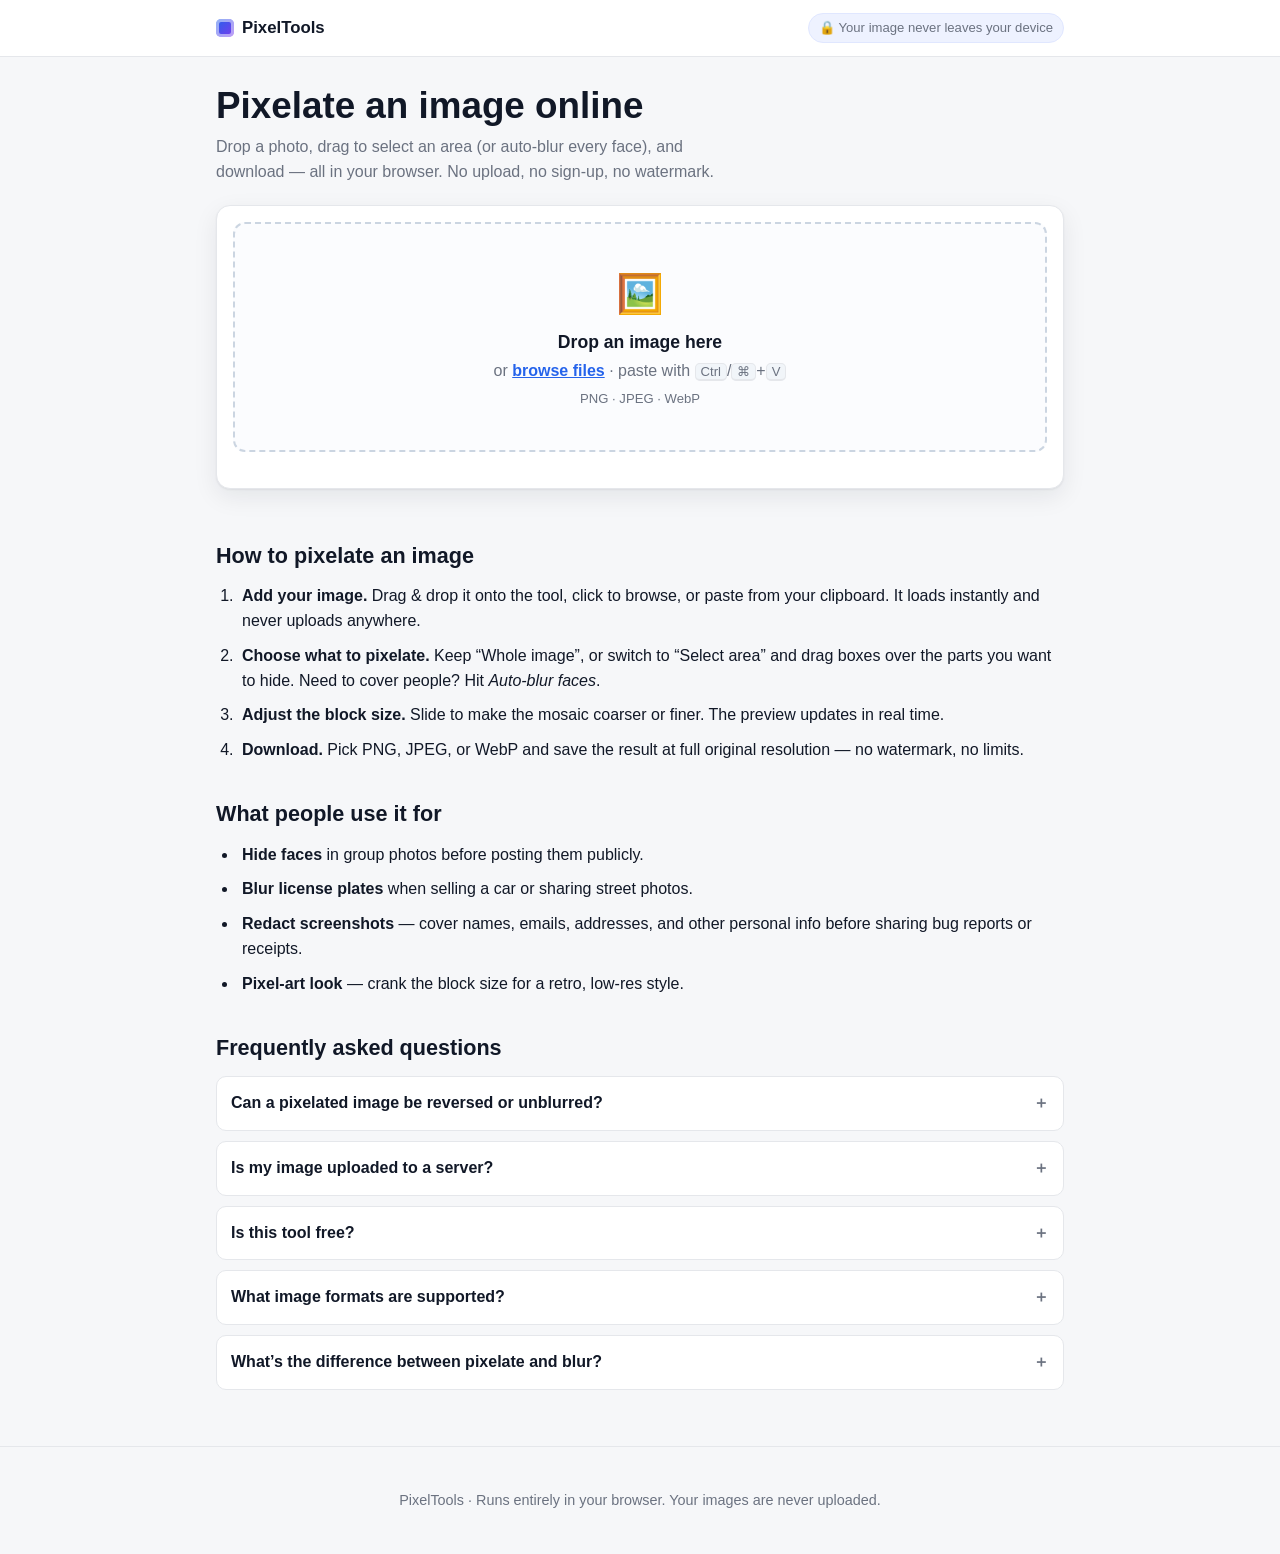
==== index.html @ 03c03741 "PixelTools v1 — client-side pixelate image tool Vanilla JS + Canvas static site. Whole-image and rec" ====
<!DOCTYPE html>
<html lang="en">
  <head>
    <meta charset="utf-8" />
    <meta name="viewport" content="width=device-width, initial-scale=1" />

    <title>Pixelate Image Online — Free, Private, In-Browser | PixelTools</title>
    <meta
      name="description"
      content="Pixelate any image or photo in your browser. Blur out faces automatically, hide license plates and personal info. Free, no upload, no sign-up — your image never leaves your device."
    />
    <link rel="canonical" href="https://pixelate-tool.pages.dev/" />

    <!-- Open Graph / Twitter -->
    <meta property="og:type" content="website" />
    <meta property="og:title" content="Pixelate Image Online — Free & Private" />
    <meta
      property="og:description"
      content="Pixelate images and auto-blur faces right in your browser. No upload, no watermark, no sign-up."
    />
    <meta property="og:url" content="https://pixelate-tool.pages.dev/" />
    <meta property="og:image" content="https://pixelate-tool.pages.dev/og-image.png" />
    <meta name="twitter:card" content="summary_large_image" />

    <!-- FAQ structured data -->
    <script type="application/ld+json">
      {
        "@context": "https://schema.org",
        "@type": "FAQPage",
        "mainEntity": [
          {
            "@type": "Question",
            "name": "Can a pixelated image be reversed or unblurred?",
            "acceptedAnswer": {
              "@type": "Answer",
              "text": "No. Pixelation replaces the original pixels in a block with a single averaged color, permanently destroying the detail. Once you download the pixelated image, the covered information cannot be recovered from that file."
            }
          },
          {
            "@type": "Question",
            "name": "Is my image uploaded to a server?",
            "acceptedAnswer": {
              "@type": "Answer",
              "text": "No. All processing happens locally in your browser using the HTML Canvas API. Your image never leaves your device, so there is nothing for us to store or see."
            }
          },
          {
            "@type": "Question",
            "name": "Is this pixelate tool free?",
            "acceptedAnswer": {
              "@type": "Answer",
              "text": "Yes, completely free with no sign-up, no watermark, and no limits on how many images you can pixelate."
            }
          },
          {
            "@type": "Question",
            "name": "What image formats are supported?",
            "acceptedAnswer": {
              "@type": "Answer",
              "text": "You can load PNG, JPEG, and WebP images, and export your result as PNG, JPEG, or WebP at the original resolution."
            }
          },
          {
            "@type": "Question",
            "name": "What is the difference between pixelate and blur?",
            "acceptedAnswer": {
              "@type": "Answer",
              "text": "Blurring smoothly smears pixels together, while pixelation replaces areas with large solid blocks (a mosaic). Pixelation is generally harder to reverse and is the standard choice for hiding faces, license plates, and sensitive text."
            }
          }
        ]
      }
    </script>

    <!-- Analytics (cookie-less). Uncomment ONE and set the ID in js/config.js docs. -->
    <!-- Cloudflare Web Analytics:
    <script defer src="https://static.cloudflareinsights.com/beacon.min.js"
      data-cf-beacon='{"token": "REPLACE_WITH_CF_TOKEN"}'></script> -->
    <!-- Plausible:
    <script defer data-domain="REPLACE_WITH_PLAUSIBLE_DOMAIN"
      src="https://plausible.io/js/script.js"></script> -->

    <link rel="stylesheet" href="css/styles.css" />
  </head>
  <body>
    <header class="site-header">
      <div class="wrap">
        <a class="brand" href="/">
          <span class="brand-mark" aria-hidden="true"></span>
          <span data-site-name>PixelTools</span>
        </a>
        <span class="privacy-pill">🔒 Your image never leaves your device</span>
      </div>
    </header>

    <main>
      <!-- ================= TOOL ================= -->
      <section class="hero wrap">
        <h1>Pixelate an image online</h1>
        <p class="sub">
          Drop a photo, drag to select an area (or auto-blur every face), and
          download — all in your browser. No upload, no sign-up, no watermark.
        </p>

        <div id="tool" class="tool">
          <!-- Empty state / input -->
          <div id="dropzone" class="dropzone" tabindex="0" role="button"
               aria-label="Add an image: click to browse, drag and drop, or paste">
            <div class="dz-inner">
              <div class="dz-icon" aria-hidden="true">🖼️</div>
              <p class="dz-title">Drop an image here</p>
              <p class="dz-or">
                or <span class="dz-link">browse files</span> · paste with
                <kbd>Ctrl</kbd>/<kbd>⌘</kbd>+<kbd>V</kbd>
              </p>
              <p class="dz-note">PNG · JPEG · WebP</p>
            </div>
            <input id="fileInput" type="file" accept="image/*" hidden />
          </div>

          <!-- Canvas stage -->
          <div id="stage" class="stage" hidden>
            <div class="canvas-holder">
              <canvas id="canvas"></canvas>
              <canvas id="overlay" class="overlay"></canvas>
            </div>
            <p id="regionHint" class="region-hint" hidden>
              Drag on the image to select an area to pixelate. You can add
              several boxes.
            </p>
          </div>

          <!-- Controls -->
          <div id="controls" class="controls" hidden>
            <div class="control-row">
              <label class="slider-label" for="blockSlider">
                Block size <output id="blockValue">12</output>
              </label>
              <input id="blockSlider" type="range" min="2" max="100" value="12" />
            </div>

            <div class="control-row modes" role="group" aria-label="Pixelate area">
              <button id="modeWhole" class="seg active" aria-pressed="true">
                Whole image
              </button>
              <button id="modeRegions" class="seg" aria-pressed="false">
                Select area
              </button>
              <button id="faceBtn" class="btn-face">✨ Auto-blur faces</button>
              <button id="clearBtn" class="btn-ghost">Clear</button>
            </div>

            <div class="control-row download-row">
              <label class="fmt-label" for="formatSelect">Format</label>
              <select id="formatSelect">
                <option value="png">PNG</option>
                <option value="jpeg">JPEG</option>
                <option value="webp">WebP</option>
              </select>
              <button id="downloadBtn" class="btn-primary">Download</button>
              <button id="resetBtn" class="btn-ghost">New image</button>
            </div>
          </div>

          <div id="status" class="status" role="status" aria-live="polite"></div>
        </div>
      </section>

      <!-- ================= LP CONTENT ================= -->
      <section class="content wrap">
        <h2>How to pixelate an image</h2>
        <ol class="steps">
          <li>
            <strong>Add your image.</strong> Drag &amp; drop it onto the tool,
            click to browse, or paste from your clipboard. It loads instantly and
            never uploads anywhere.
          </li>
          <li>
            <strong>Choose what to pixelate.</strong> Keep “Whole image”, or
            switch to “Select area” and drag boxes over the parts you want to
            hide. Need to cover people? Hit <em>Auto-blur faces</em>.
          </li>
          <li>
            <strong>Adjust the block size.</strong> Slide to make the mosaic
            coarser or finer. The preview updates in real time.
          </li>
          <li>
            <strong>Download.</strong> Pick PNG, JPEG, or WebP and save the result
            at full original resolution — no watermark, no limits.
          </li>
        </ol>

        <h2>What people use it for</h2>
        <ul class="cases">
          <li><strong>Hide faces</strong> in group photos before posting them publicly.</li>
          <li><strong>Blur license plates</strong> when selling a car or sharing street photos.</li>
          <li>
            <strong>Redact screenshots</strong> — cover names, emails, addresses,
            and other personal info before sharing bug reports or receipts.
          </li>
          <li><strong>Pixel-art look</strong> — crank the block size for a retro, low-res style.</li>
        </ul>

        <h2>Frequently asked questions</h2>
        <div class="faq">
          <details>
            <summary>Can a pixelated image be reversed or unblurred?</summary>
            <p>
              No. Pixelation replaces every block of pixels with a single
              averaged color, permanently destroying the underlying detail. Once
              you download the file, the covered information can’t be recovered
              from it.
            </p>
          </details>
          <details>
            <summary>Is my image uploaded to a server?</summary>
            <p>
              No. Everything runs locally in your browser with the HTML Canvas
              API. Your image never leaves your device — you can even confirm it
              in your browser’s DevTools Network tab.
            </p>
          </details>
          <details>
            <summary>Is this tool free?</summary>
            <p>Yes — completely free, no sign-up, no watermark, and no limits.</p>
          </details>
          <details>
            <summary>What image formats are supported?</summary>
            <p>
              Load PNG, JPEG, or WebP images, and export as PNG, JPEG, or WebP at
              the original resolution.
            </p>
          </details>
          <details>
            <summary>What’s the difference between pixelate and blur?</summary>
            <p>
              Blur smoothly smears pixels together; pixelation replaces areas with
              large solid blocks (a mosaic). Pixelation is generally harder to
              reverse, which is why it’s the go-to for hiding faces, plates, and
              sensitive text.
            </p>
          </details>
        </div>
      </section>
    </main>

    <footer class="site-footer">
      <div class="wrap">
        <p>
          <span data-site-name>PixelTools</span> · Runs entirely in your browser.
          Your images are never uploaded.
        </p>
      </div>
    </footer>

    <script type="module" src="js/app.js"></script>
  </body>
</html>
---- css/styles.css ----
/* ------------------------------------------------------------------ */
/* Design tokens                                                        */
/* ------------------------------------------------------------------ */
:root {
  --bg: #f6f7f9;
  --surface: #ffffff;
  --ink: #111827;
  --muted: #6b7280;
  --line: #e5e7eb;
  --brand: #2563eb;
  --brand-dark: #1d4ed8;
  --accent: #7c3aed;
  --radius: 14px;
  --shadow: 0 1px 2px rgba(16, 24, 40, 0.06), 0 8px 24px rgba(16, 24, 40, 0.08);
  --wrap: 880px;
  --font: -apple-system, BlinkMacSystemFont, "Segoe UI", Roboto, Helvetica,
    Arial, sans-serif;
}

* { box-sizing: border-box; }

/* The `hidden` attribute must win over display rules like .controls{display:grid}. */
[hidden] { display: none !important; }

html { -webkit-text-size-adjust: 100%; }

body {
  margin: 0;
  font-family: var(--font);
  color: var(--ink);
  background: var(--bg);
  line-height: 1.55;
}

.wrap {
  width: 100%;
  max-width: var(--wrap);
  margin: 0 auto;
  padding: 0 16px;
}

/* ------------------------------------------------------------------ */
/* Header / footer                                                      */
/* ------------------------------------------------------------------ */
.site-header {
  background: var(--surface);
  border-bottom: 1px solid var(--line);
}
.site-header .wrap {
  display: flex;
  align-items: center;
  justify-content: space-between;
  gap: 12px;
  min-height: 56px;
  flex-wrap: wrap;
}
.brand {
  display: inline-flex;
  align-items: center;
  gap: 8px;
  font-weight: 700;
  text-decoration: none;
  color: var(--ink);
  font-size: 1.05rem;
}
.brand-mark {
  width: 18px;
  height: 18px;
  border-radius: 5px;
  background: linear-gradient(135deg, var(--brand), var(--accent));
  box-shadow: inset 0 0 0 3px rgba(255, 255, 255, 0.5);
}
.privacy-pill {
  font-size: 0.82rem;
  color: var(--muted);
  background: #eef2ff;
  border: 1px solid #e0e7ff;
  padding: 4px 10px;
  border-radius: 999px;
  white-space: nowrap;
}

.site-footer {
  margin-top: 48px;
  padding: 28px 0;
  border-top: 1px solid var(--line);
  color: var(--muted);
  font-size: 0.9rem;
  text-align: center;
}

/* ------------------------------------------------------------------ */
/* Hero + tool                                                          */
/* ------------------------------------------------------------------ */
.hero { padding: 28px 16px 8px; }
h1 {
  font-size: clamp(1.6rem, 4.5vw, 2.3rem);
  line-height: 1.15;
  margin: 0 0 8px;
}
.sub {
  color: var(--muted);
  margin: 0 0 20px;
  max-width: 60ch;
}

.tool {
  background: var(--surface);
  border: 1px solid var(--line);
  border-radius: var(--radius);
  box-shadow: var(--shadow);
  padding: 16px;
}

/* Dropzone */
.dropzone {
  border: 2px dashed #cbd5e1;
  border-radius: 12px;
  background: #fbfcfe;
  padding: 40px 16px;
  text-align: center;
  cursor: pointer;
  transition: border-color 0.15s, background 0.15s;
}
.dropzone:hover,
.dropzone:focus-visible { border-color: var(--brand); background: #f3f7ff; }
.dropzone.dragover {
  border-color: var(--brand);
  background: #eaf1ff;
}
.dz-icon { font-size: 2.4rem; }
.dz-title { font-weight: 600; font-size: 1.1rem; margin: 6px 0 2px; }
.dz-or { color: var(--muted); margin: 0 0 4px; }
.dz-link { color: var(--brand); font-weight: 600; text-decoration: underline; }
.dz-note { color: var(--muted); font-size: 0.82rem; margin: 6px 0 0; }
kbd {
  font: inherit;
  background: #f1f5f9;
  border: 1px solid var(--line);
  border-bottom-width: 2px;
  border-radius: 5px;
  padding: 0 5px;
  font-size: 0.82em;
}

/* Canvas stage */
.stage { text-align: center; }
.canvas-holder {
  position: relative;
  display: inline-block;
  max-width: 100%;
  line-height: 0;
  background: repeating-conic-gradient(#eef0f3 0% 25%, #fff 0% 50%) 50% / 22px 22px;
  border-radius: 10px;
  overflow: hidden;
}
#canvas { max-width: 100%; height: auto; display: block; }
.overlay {
  position: absolute;
  inset: 0;
  width: 100%;
  height: 100%;
  touch-action: none;
}
.overlay.selectable { cursor: crosshair; }
.region-hint {
  color: var(--muted);
  font-size: 0.88rem;
  margin: 10px auto 0;
  max-width: 46ch;
}

/* Controls */
.controls { margin-top: 16px; display: grid; gap: 14px; }
.control-row { display: flex; align-items: center; gap: 12px; flex-wrap: wrap; }
.slider-label {
  font-weight: 600;
  font-size: 0.9rem;
  display: inline-flex;
  gap: 6px;
  min-width: 120px;
}
.slider-label output {
  color: var(--brand);
  font-variant-numeric: tabular-nums;
}
#blockSlider { flex: 1; min-width: 160px; accent-color: var(--brand); }

.modes { gap: 8px; }
.seg,
.btn-face,
.btn-ghost,
.btn-primary {
  font: inherit;
  border-radius: 9px;
  padding: 9px 14px;
  cursor: pointer;
  border: 1px solid var(--line);
  background: var(--surface);
  color: var(--ink);
  transition: background 0.12s, border-color 0.12s, box-shadow 0.12s;
}
.seg.active {
  background: var(--brand);
  border-color: var(--brand);
  color: #fff;
}
.btn-face {
  background: linear-gradient(135deg, var(--brand), var(--accent));
  border: none;
  color: #fff;
  font-weight: 600;
  margin-left: auto;
}
.btn-face:disabled { opacity: 0.6; cursor: default; }
.btn-ghost { color: var(--muted); }
.btn-ghost:hover { border-color: #cbd5e1; }

.download-row { border-top: 1px solid var(--line); padding-top: 14px; }
.fmt-label { font-weight: 600; font-size: 0.9rem; }
#formatSelect {
  font: inherit;
  padding: 9px 10px;
  border-radius: 9px;
  border: 1px solid var(--line);
  background: var(--surface);
}
.btn-primary {
  background: var(--brand);
  border-color: var(--brand);
  color: #fff;
  font-weight: 600;
  min-width: 120px;
}
.btn-primary:hover { background: var(--brand-dark); }
.btn-primary:disabled { opacity: 0.6; cursor: default; }
#resetBtn { margin-left: auto; }

.status {
  min-height: 20px;
  font-size: 0.88rem;
  color: var(--muted);
  text-align: center;
  opacity: 0;
  transition: opacity 0.15s;
}
.status.visible { opacity: 1; }

/* ------------------------------------------------------------------ */
/* LP content                                                           */
/* ------------------------------------------------------------------ */
.content { padding: 8px 16px; }
.content h2 {
  font-size: 1.35rem;
  margin: 34px 0 12px;
}
.steps,
.cases { padding-left: 22px; margin: 0; display: grid; gap: 10px; }
.steps li,
.cases li { padding-left: 4px; }

.faq { display: grid; gap: 10px; }
.faq details {
  background: var(--surface);
  border: 1px solid var(--line);
  border-radius: 10px;
  padding: 4px 14px;
}
.faq summary {
  cursor: pointer;
  font-weight: 600;
  padding: 10px 0;
  list-style: none;
}
.faq summary::-webkit-details-marker { display: none; }
.faq summary::after { content: "＋"; float: right; color: var(--muted); }
.faq details[open] summary::after { content: "－"; }
.faq p { margin: 0 0 12px; color: #374151; }

/* ------------------------------------------------------------------ */
/* Mobile                                                               */
/* ------------------------------------------------------------------ */
@media (max-width: 560px) {
  .privacy-pill { display: none; }
  .btn-face { margin-left: 0; width: 100%; order: 3; }
  #resetBtn { margin-left: 0; }
  .slider-label { min-width: 100%; }
  .modes { gap: 8px; }
  .seg { flex: 1; }
  .download-row { gap: 8px; }
  .btn-primary { flex: 1; }
}

@media (prefers-reduced-motion: reduce) {
  * { transition: none !important; }
}
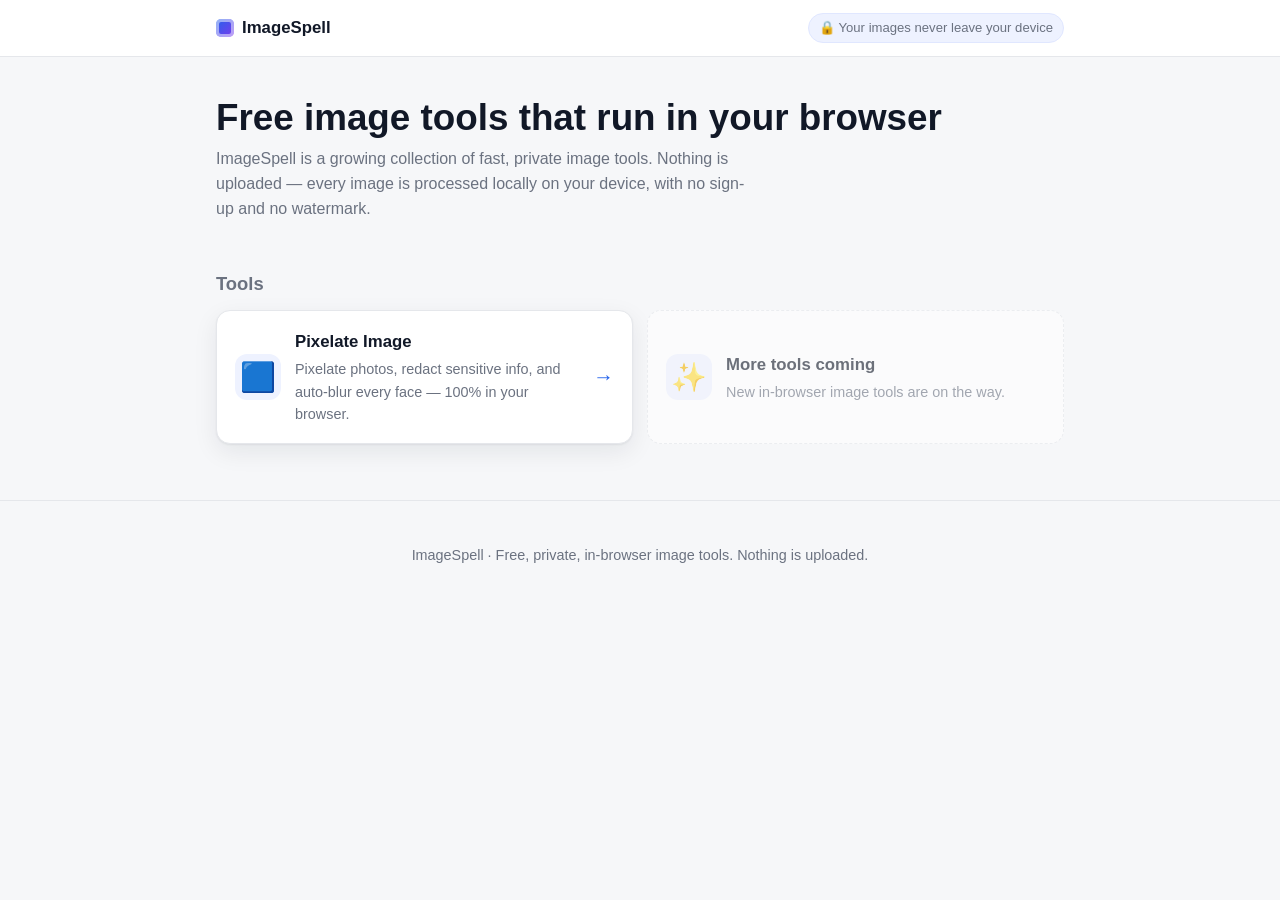
==== commit b367fb9d: "Migrate to ImageSpell umbrella structure - Root / is now a minimal ImageSpell homepage listing tools" ====
--- a/index.html
+++ b/index.html
@@ -4,255 +4,96 @@
     <meta charset="utf-8" />
     <meta name="viewport" content="width=device-width, initial-scale=1" />
 
-    <title>Pixelate Image Online — Free, Private, In-Browser | PixelTools</title>
+    <title>ImageSpell — Free, private, in-browser image tools</title>
     <meta
       name="description"
-      content="Pixelate any image or photo in your browser. Blur out faces automatically, hide license plates and personal info. Free, no upload, no sign-up — your image never leaves your device."
+      content="ImageSpell is a growing set of free image tools that run entirely in your browser. No uploads, no sign-up — your images never leave your device."
     />
-    <link rel="canonical" href="https://pixelate-tool.pages.dev/" />
+    <link rel="canonical" href="https://imagespell.com/" />
 
-    <!-- Open Graph / Twitter -->
     <meta property="og:type" content="website" />
-    <meta property="og:title" content="Pixelate Image Online — Free & Private" />
+    <meta property="og:title" content="ImageSpell — Free, private image tools" />
     <meta
       property="og:description"
-      content="Pixelate images and auto-blur faces right in your browser. No upload, no watermark, no sign-up."
+      content="Free image tools that run entirely in your browser. No uploads, no sign-up."
     />
-    <meta property="og:url" content="https://pixelate-tool.pages.dev/" />
-    <meta property="og:image" content="https://pixelate-tool.pages.dev/og-image.png" />
+    <meta property="og:url" content="https://imagespell.com/" />
+    <meta property="og:image" content="https://imagespell.com/og-image.png" />
     <meta name="twitter:card" content="summary_large_image" />
 
-    <!-- FAQ structured data -->
+    <!-- List of tools (structured data) -->
     <script type="application/ld+json">
       {
         "@context": "https://schema.org",
-        "@type": "FAQPage",
-        "mainEntity": [
+        "@type": "WebSite",
+        "name": "ImageSpell",
+        "url": "https://imagespell.com/",
+        "hasPart": [
           {
-            "@type": "Question",
-            "name": "Can a pixelated image be reversed or unblurred?",
-            "acceptedAnswer": {
-              "@type": "Answer",
-              "text": "No. Pixelation replaces the original pixels in a block with a single averaged color, permanently destroying the detail. Once you download the pixelated image, the covered information cannot be recovered from that file."
-            }
-          },
-          {
-            "@type": "Question",
-            "name": "Is my image uploaded to a server?",
-            "acceptedAnswer": {
-              "@type": "Answer",
-              "text": "No. All processing happens locally in your browser using the HTML Canvas API. Your image never leaves your device, so there is nothing for us to store or see."
-            }
-          },
-          {
-            "@type": "Question",
-            "name": "Is this pixelate tool free?",
-            "acceptedAnswer": {
-              "@type": "Answer",
-              "text": "Yes, completely free with no sign-up, no watermark, and no limits on how many images you can pixelate."
-            }
-          },
-          {
-            "@type": "Question",
-            "name": "What image formats are supported?",
-            "acceptedAnswer": {
-              "@type": "Answer",
-              "text": "You can load PNG, JPEG, and WebP images, and export your result as PNG, JPEG, or WebP at the original resolution."
-            }
-          },
-          {
-            "@type": "Question",
-            "name": "What is the difference between pixelate and blur?",
-            "acceptedAnswer": {
-              "@type": "Answer",
-              "text": "Blurring smoothly smears pixels together, while pixelation replaces areas with large solid blocks (a mosaic). Pixelation is generally harder to reverse and is the standard choice for hiding faces, license plates, and sensitive text."
-            }
+            "@type": "WebApplication",
+            "name": "Pixelate Image",
+            "applicationCategory": "MultimediaApplication",
+            "operatingSystem": "Any (web browser)",
+            "url": "https://imagespell.com/pixelate-image",
+            "offers": { "@type": "Offer", "price": "0", "priceCurrency": "USD" }
           }
         ]
       }
     </script>
 
-    <!-- Analytics (cookie-less). Uncomment ONE and set the ID in js/config.js docs. -->
-    <!-- Cloudflare Web Analytics:
-    <script defer src="https://static.cloudflareinsights.com/beacon.min.js"
-      data-cf-beacon='{"token": "REPLACE_WITH_CF_TOKEN"}'></script> -->
-    <!-- Plausible:
-    <script defer data-domain="REPLACE_WITH_PLAUSIBLE_DOMAIN"
-      src="https://plausible.io/js/script.js"></script> -->
-
-    <link rel="stylesheet" href="css/styles.css" />
+    <link rel="stylesheet" href="/css/styles.css" />
   </head>
   <body>
     <header class="site-header">
       <div class="wrap">
         <a class="brand" href="/">
           <span class="brand-mark" aria-hidden="true"></span>
-          <span data-site-name>PixelTools</span>
+          <span>ImageSpell</span>
         </a>
-        <span class="privacy-pill">🔒 Your image never leaves your device</span>
+        <span class="privacy-pill">🔒 Your images never leave your device</span>
       </div>
     </header>
 
     <main>
-      <!-- ================= TOOL ================= -->
-      <section class="hero wrap">
-        <h1>Pixelate an image online</h1>
+      <section class="home-hero wrap">
+        <h1>Free image tools that run in your browser</h1>
         <p class="sub">
-          Drop a photo, drag to select an area (or auto-blur every face), and
-          download — all in your browser. No upload, no sign-up, no watermark.
+          ImageSpell is a growing collection of fast, private image tools. Nothing
+          is uploaded — every image is processed locally on your device, with no
+          sign-up and no watermark.
         </p>
-
-        <div id="tool" class="tool">
-          <!-- Empty state / input -->
-          <div id="dropzone" class="dropzone" tabindex="0" role="button"
-               aria-label="Add an image: click to browse, drag and drop, or paste">
-            <div class="dz-inner">
-              <div class="dz-icon" aria-hidden="true">🖼️</div>
-              <p class="dz-title">Drop an image here</p>
-              <p class="dz-or">
-                or <span class="dz-link">browse files</span> · paste with
-                <kbd>Ctrl</kbd>/<kbd>⌘</kbd>+<kbd>V</kbd>
-              </p>
-              <p class="dz-note">PNG · JPEG · WebP</p>
-            </div>
-            <input id="fileInput" type="file" accept="image/*" hidden />
-          </div>
-
-          <!-- Canvas stage -->
-          <div id="stage" class="stage" hidden>
-            <div class="canvas-holder">
-              <canvas id="canvas"></canvas>
-              <canvas id="overlay" class="overlay"></canvas>
-            </div>
-            <p id="regionHint" class="region-hint" hidden>
-              Drag on the image to select an area to pixelate. You can add
-              several boxes.
-            </p>
-          </div>
-
-          <!-- Controls -->
-          <div id="controls" class="controls" hidden>
-            <div class="control-row">
-              <label class="slider-label" for="blockSlider">
-                Block size <output id="blockValue">12</output>
-              </label>
-              <input id="blockSlider" type="range" min="2" max="100" value="12" />
-            </div>
-
-            <div class="control-row modes" role="group" aria-label="Pixelate area">
-              <button id="modeWhole" class="seg active" aria-pressed="true">
-                Whole image
-              </button>
-              <button id="modeRegions" class="seg" aria-pressed="false">
-                Select area
-              </button>
-              <button id="faceBtn" class="btn-face">✨ Auto-blur faces</button>
-              <button id="clearBtn" class="btn-ghost">Clear</button>
-            </div>
-
-            <div class="control-row download-row">
-              <label class="fmt-label" for="formatSelect">Format</label>
-              <select id="formatSelect">
-                <option value="png">PNG</option>
-                <option value="jpeg">JPEG</option>
-                <option value="webp">WebP</option>
-              </select>
-              <button id="downloadBtn" class="btn-primary">Download</button>
-              <button id="resetBtn" class="btn-ghost">New image</button>
-            </div>
-          </div>
-
-          <div id="status" class="status" role="status" aria-live="polite"></div>
-        </div>
       </section>
 
-      <!-- ================= LP CONTENT ================= -->
-      <section class="content wrap">
-        <h2>How to pixelate an image</h2>
-        <ol class="steps">
-          <li>
-            <strong>Add your image.</strong> Drag &amp; drop it onto the tool,
-            click to browse, or paste from your clipboard. It loads instantly and
-            never uploads anywhere.
-          </li>
-          <li>
-            <strong>Choose what to pixelate.</strong> Keep “Whole image”, or
-            switch to “Select area” and drag boxes over the parts you want to
-            hide. Need to cover people? Hit <em>Auto-blur faces</em>.
-          </li>
-          <li>
-            <strong>Adjust the block size.</strong> Slide to make the mosaic
-            coarser or finer. The preview updates in real time.
-          </li>
-          <li>
-            <strong>Download.</strong> Pick PNG, JPEG, or WebP and save the result
-            at full original resolution — no watermark, no limits.
-          </li>
-        </ol>
+      <section class="wrap">
+        <h2 class="tools-heading">Tools</h2>
+        <div class="tool-grid">
+          <a class="tool-card" href="/pixelate-image">
+            <span class="tool-emoji" aria-hidden="true">🟦</span>
+            <span class="tool-body">
+              <span class="tool-name">Pixelate Image</span>
+              <span class="tool-desc">
+                Pixelate photos, redact sensitive info, and auto-blur every face —
+                100% in your browser.
+              </span>
+            </span>
+            <span class="tool-arrow" aria-hidden="true">→</span>
+          </a>
 
-        <h2>What people use it for</h2>
-        <ul class="cases">
-          <li><strong>Hide faces</strong> in group photos before posting them publicly.</li>
-          <li><strong>Blur license plates</strong> when selling a car or sharing street photos.</li>
-          <li>
-            <strong>Redact screenshots</strong> — cover names, emails, addresses,
-            and other personal info before sharing bug reports or receipts.
-          </li>
-          <li><strong>Pixel-art look</strong> — crank the block size for a retro, low-res style.</li>
-        </ul>
-
-        <h2>Frequently asked questions</h2>
-        <div class="faq">
-          <details>
-            <summary>Can a pixelated image be reversed or unblurred?</summary>
-            <p>
-              No. Pixelation replaces every block of pixels with a single
-              averaged color, permanently destroying the underlying detail. Once
-              you download the file, the covered information can’t be recovered
-              from it.
-            </p>
-          </details>
-          <details>
-            <summary>Is my image uploaded to a server?</summary>
-            <p>
-              No. Everything runs locally in your browser with the HTML Canvas
-              API. Your image never leaves your device — you can even confirm it
-              in your browser’s DevTools Network tab.
-            </p>
-          </details>
-          <details>
-            <summary>Is this tool free?</summary>
-            <p>Yes — completely free, no sign-up, no watermark, and no limits.</p>
-          </details>
-          <details>
-            <summary>What image formats are supported?</summary>
-            <p>
-              Load PNG, JPEG, or WebP images, and export as PNG, JPEG, or WebP at
-              the original resolution.
-            </p>
-          </details>
-          <details>
-            <summary>What’s the difference between pixelate and blur?</summary>
-            <p>
-              Blur smoothly smears pixels together; pixelation replaces areas with
-              large solid blocks (a mosaic). Pixelation is generally harder to
-              reverse, which is why it’s the go-to for hiding faces, plates, and
-              sensitive text.
-            </p>
-          </details>
+          <div class="tool-card is-soon" aria-disabled="true">
+            <span class="tool-emoji" aria-hidden="true">✨</span>
+            <span class="tool-body">
+              <span class="tool-name">More tools coming</span>
+              <span class="tool-desc">New in-browser image tools are on the way.</span>
+            </span>
+          </div>
         </div>
       </section>
     </main>
 
     <footer class="site-footer">
       <div class="wrap">
-        <p>
-          <span data-site-name>PixelTools</span> · Runs entirely in your browser.
-          Your images are never uploaded.
-        </p>
+        <p>ImageSpell · Free, private, in-browser image tools. Nothing is uploaded.</p>
       </div>
     </footer>
-
-    <script type="module" src="js/app.js"></script>
   </body>
 </html>
--- a/css/styles.css
+++ b/css/styles.css
@@ -278,6 +278,55 @@
 .faq p { margin: 0 0 12px; color: #374151; }
 
 /* ------------------------------------------------------------------ */
+/* Home (umbrella) page                                                 */
+/* ------------------------------------------------------------------ */
+.home-hero { padding: 40px 16px 8px; }
+.tools-heading { font-size: 1.15rem; margin: 20px 0 12px; color: var(--muted); }
+.tool-grid {
+  display: grid;
+  grid-template-columns: repeat(auto-fill, minmax(280px, 1fr));
+  gap: 14px;
+  padding-bottom: 8px;
+}
+.tool-card {
+  display: flex;
+  align-items: center;
+  gap: 14px;
+  background: var(--surface);
+  border: 1px solid var(--line);
+  border-radius: var(--radius);
+  box-shadow: var(--shadow);
+  padding: 18px;
+  text-decoration: none;
+  color: var(--ink);
+  transition: transform 0.12s, border-color 0.12s, box-shadow 0.12s;
+}
+a.tool-card:hover {
+  transform: translateY(-2px);
+  border-color: var(--brand);
+}
+.tool-emoji {
+  font-size: 1.8rem;
+  width: 46px;
+  height: 46px;
+  display: grid;
+  place-items: center;
+  border-radius: 12px;
+  background: #eef2ff;
+  flex: none;
+}
+.tool-body { display: flex; flex-direction: column; gap: 3px; }
+.tool-name { font-weight: 700; font-size: 1.05rem; }
+.tool-desc { color: var(--muted); font-size: 0.9rem; }
+.tool-arrow { margin-left: auto; color: var(--brand); font-size: 1.3rem; }
+.tool-card.is-soon {
+  opacity: 0.6;
+  box-shadow: none;
+  border-style: dashed;
+  cursor: default;
+}
+
+/* ------------------------------------------------------------------ */
 /* Mobile                                                               */
 /* ------------------------------------------------------------------ */
 @media (max-width: 560px) {
